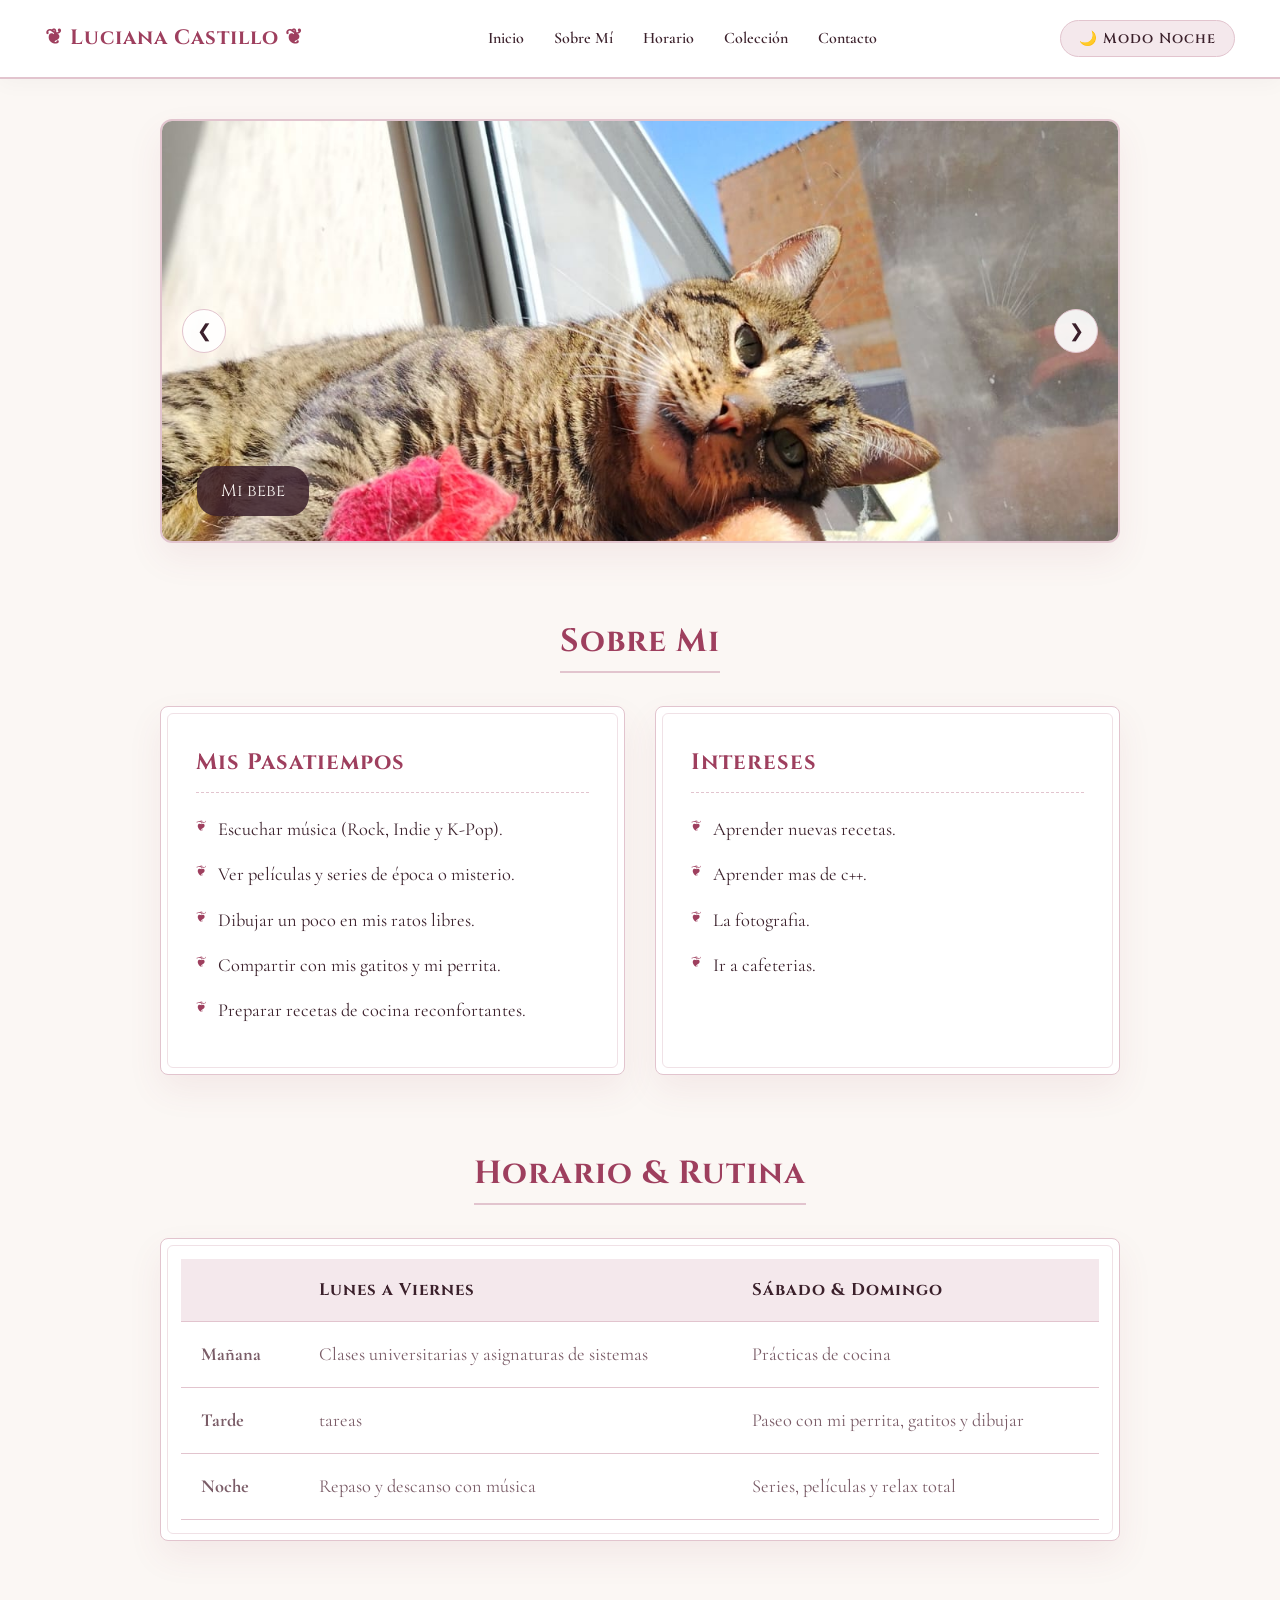
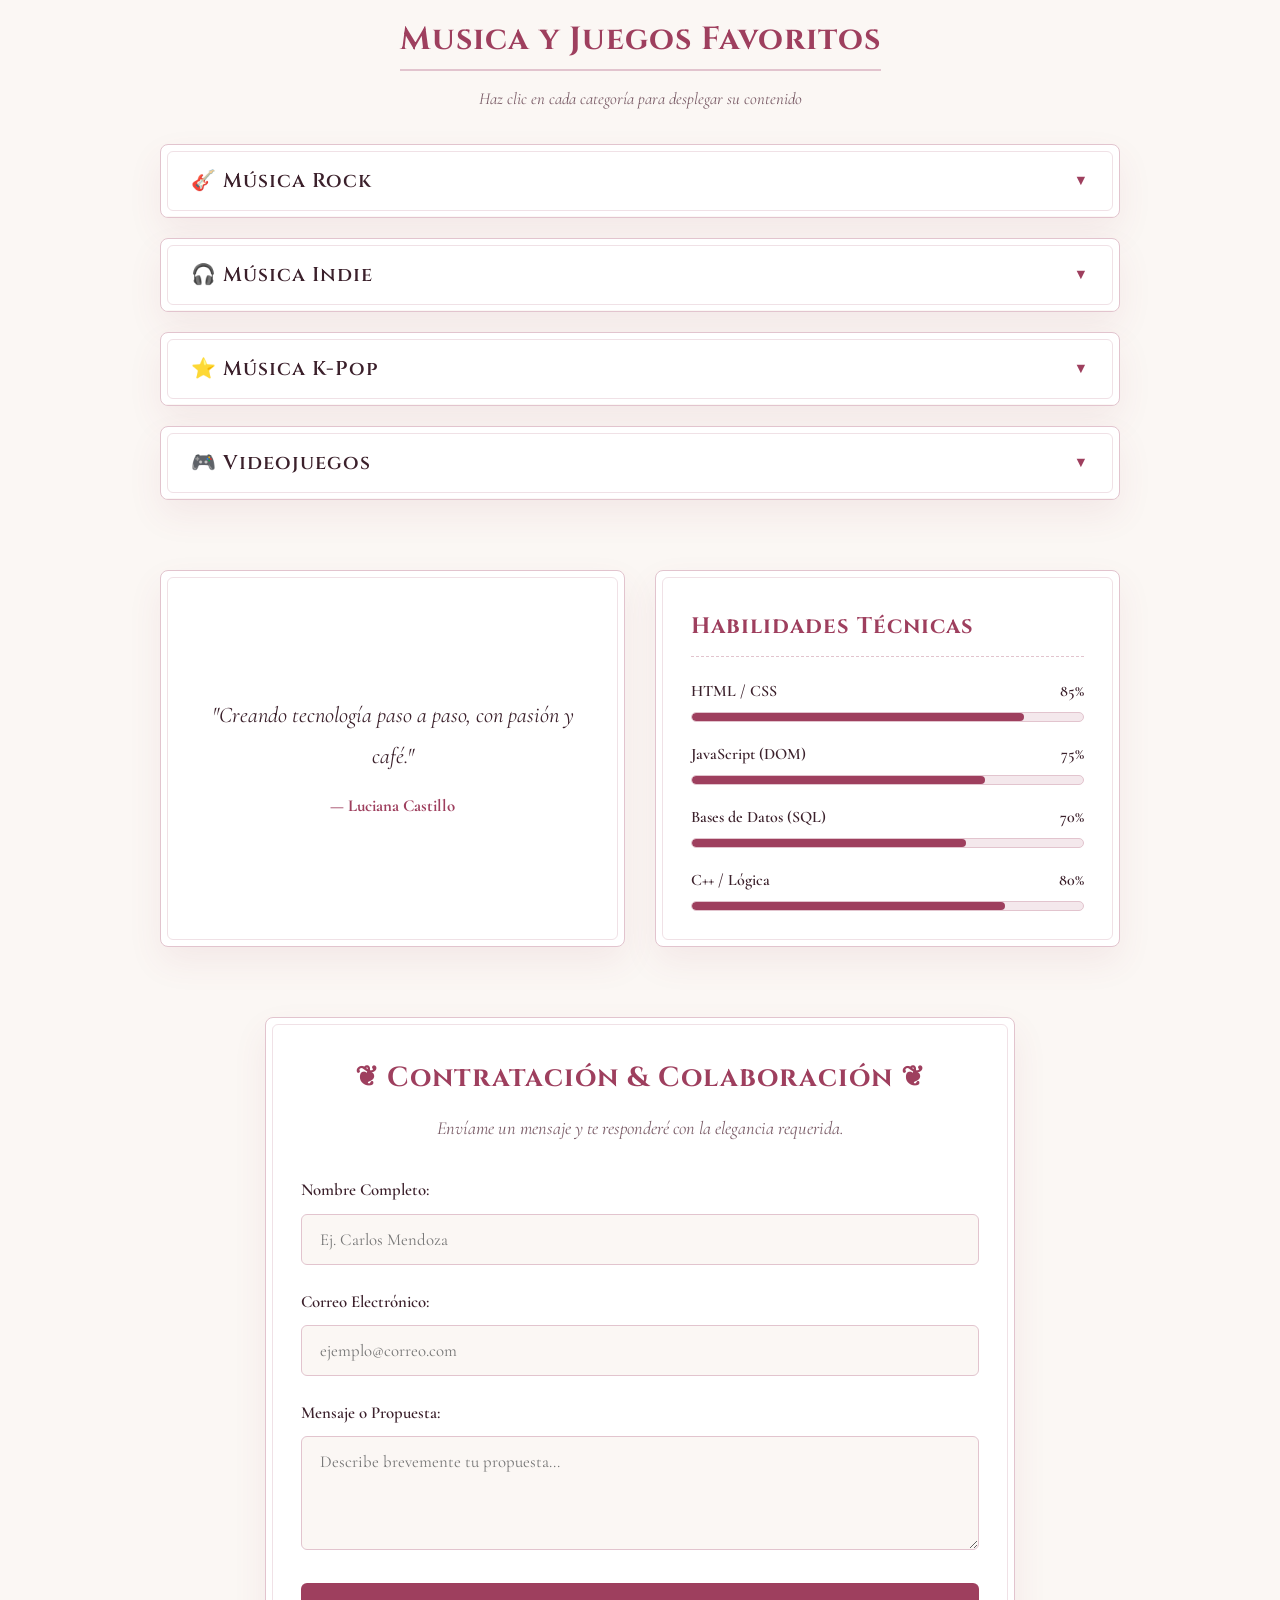
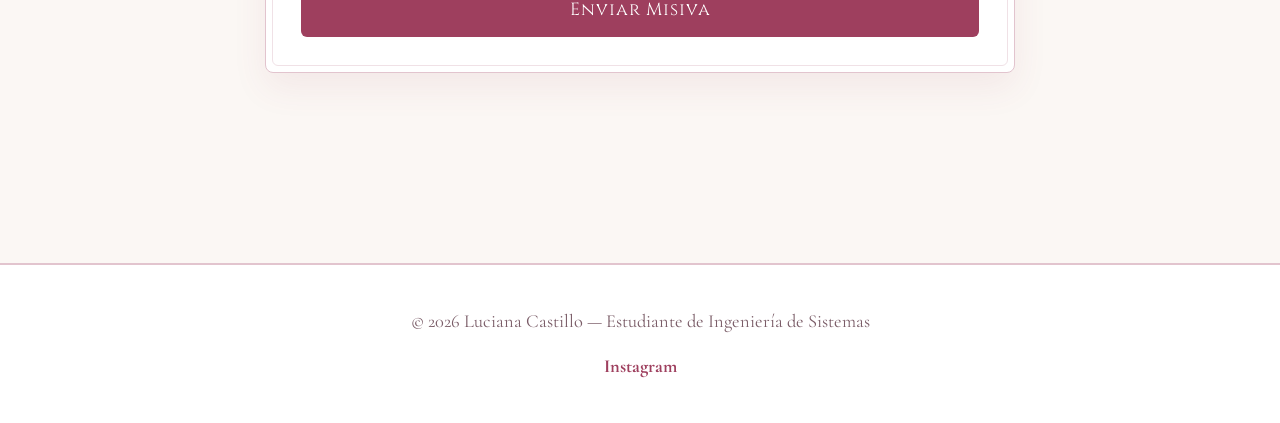
==== mi_perfil/index.html @ 2e9e1852 "Primer commit de mi portafolio neo-victoriano" ====
<!DOCTYPE html>
<html lang="es">
<head>
    <meta charset="UTF-8">
    <meta name="viewport" content="width=device-width, initial-scale=1.0">
    <title>Luciana Castillo | Perfil Victoriano</title>
    <!-- Tipografía Victoriana / Elegante desde Google Fonts (Cinzel y Cormorant Garamond) -->
    <link rel="preconnect" href="https://fonts.googleapis.com">
    <link rel="preconnect" href="https://fonts.gstatic.com" crossorigin>
    <link href="https://fonts.googleapis.com/css2?family=Cormorant+Garamond:ital,wght@0,400;0,600;0,700;1,400&family=Cinzel:wght@500;700&display=swap" rel="stylesheet">
    <!-- Vinculación del CSS -->
    <link rel="stylesheet" href="styles.css">
</head>
<body>

    <!-- NAVBAR VICTORIANO FLOTANTE -->
    <header class="navbar">
        <div class="brand">❦ Luciana Castillo ❦</div>
        
        <button id="burguerBtn" class="btn-burguer" aria-label="Abrir Menú">☰</button>
        
        <nav id="navMenu" class="nav-menu">
            <a href="#inicio">Inicio</a>
            <a href="#perfil">Sobre Mí</a>
            <a href="#horario">Horario</a>
            <a href="#favoritos">Colección</a>
            <a href="#contacto">Contacto</a>
        </nav>

        <button id="themeBtn" class="btn-theme">🌙 Modo Noche</button>
    </header>

    <main class="container">

        <!-- 1. CARRUSEL DE 3 FOTOS -->
        <section id="inicio" class="section carrusel-section">
            <div class="carrusel">
                <div class="slide active">
                    <img src="dominic Image 2026-11-03 at 9.18.02 PM.jpeg" alt="Sistemas">
                    <div class="slide-caption">Mi bebe </div>
                </div>
                <div class="slide">
                    <img src="WhatsApp Image 2026-11-03 at 9.18.01 PM.jpeg" alt="Arte y Estética">
                    <div class="slide-caption"> Yo </div>
                </div>
                <div class="slide">
                    <img src="WhatsApp Image 2026-11-03 at 9.18.02 PM.jpeg" alt="Innovación">
                    <div class="slide-caption"> Mi beba </div>
                </div>
                <button class="carrusel-btn prev" id="prevBtn">❮</button>
                <button class="carrusel-btn next" id="nextBtn">❯</button>
            </div>
        </section>

        <!-- 2. PASATIEMPOS E INTERESES (CUADROS SEPARADOS) -->
        <section id="perfil" class="section">
            <h2 class="section-title"><span> Sobre Mi </span></h2>
            <div class="grid-2">
                <div class="card frame-box">
                    <h3>Mis Pasatiempos</h3>
                    <ul class="custom-list">
                        <li>Escuchar música (Rock, Indie y K-Pop).</li>
                        <li>Ver películas y series de época o misterio.</li>
                        <li>Dibujar un poco en mis ratos libres.</li>
                        <li>Compartir con mis gatitos y mi perrita.</li>
                        <li>Preparar recetas de cocina reconfortantes.</li>
                    </ul>
                </div>
                <div class="card frame-box">
                    <h3>Intereses</h3>
                    <ul class="custom-list">
                        <li>Aprender nuevas recetas.</li>
                        <li>Aprender mas de c++.</li>
                        <li>La fotografia.</li>
                        <li>Ir a cafeterias.</li>
                    </ul>
                </div>
            </div>
        </section>

        <!-- 3. HORARIO DIARIO (ESTILO SHEETS EN CUADRO) -->
        <section id="horario" class="section">
            <h2 class="section-title"><span> Horario & Rutina </span></h2>
            <div class="frame-box table-responsive">
                <table class="sheets-table">
                    <thead>
                        <tr>
                            <th></th>
                            <th>Lunes a Viernes</th>
                            <th>Sábado & Domingo</th>
                        </tr>
                    </thead>
                    <tbody>
                        <tr>
                            <td><strong>Mañana</strong></td>
                            <td>Clases universitarias y asignaturas de sistemas</td>
                            <td>Prácticas de cocina</td>
                        </tr> 
                        <tr>
                            <td><strong>Tarde</strong></td>
                            <td> tareas</td>
                            <td>Paseo con mi perrita, gatitos y dibujar</td>
                        </tr>
                        <tr>
                            <td><strong>Noche</strong></td>
                            <td>Repaso y descanso con música</td>
                            <td>Series, películas y relax total</td>
                        </tr>
                    </tbody>
                </table>
            </div>
        </section>

        <!-- 4. COLECCIÓN DESPLEGABLE (MÚSICA Y JUEGOS EN CUADROS INDEPENDIENTES) -->
        <section id="favoritos" class="section">
            <h2 class="section-title"><span> Musica y Juegos Favoritos 

            </span></h2>
            <p class="section-subtitle">Haz clic en cada categoría para desplegar su contenido</p>

            <div class="accordion-container">
                
                <!-- Categoría 1: Rock -->
                <div class="accordion-item frame-box">
                    <button class="accordion-header" onclick="toggleAccordion(this)">
                        <span>🎸 Música Rock</span>
                        <span class="icon">▼</span>
                    </button>
                    <div class="accordion-content">
                        <div class="sub-item">
                            <h4>Bad Omens</h4>
                            <p>Canción predilecta: <em>Just Pretend</em></p>
                        </div>
                        <div class="sub-item">
                            <h4>Bring Me The Horizon</h4>
                            <p>Canción predilecta: <em>1x1</em></p>
                        </div>
                    </div>
                </div>

                <!-- Categoría 2: Indie -->
                <div class="accordion-item frame-box">
                    <button class="accordion-header" onclick="toggleAccordion(this)">
                        <span>🎧 Música Indie</span>
                        <span class="icon">▼</span>
                    </button>
                    <div class="accordion-content">
                        <div class="sub-item">
                            <h4>Zoé</h4>
                            <p>Canción predilecta: <em>Azul</em></p>
                        </div>
                        <div class="sub-item">
                            <h4>Siddhartha</h4>
                            <p>Canción predilecta: <em>Tarde</em></p>
                        </div>
                    </div>
                </div>

                <!-- Categoría 3: K-Pop -->
                <div class="accordion-item frame-box">
                    <button class="accordion-header" onclick="toggleAccordion(this)">
                        <span>⭐ Música K-Pop</span>
                        <span class="icon">▼</span>
                    </button>
                    <div class="accordion-content">
                        <div class="sub-item">
                            <h4>BTS</h4>
                            <p>Canción predilecta: <em>Love is Not Over</em></p>
                        </div>
                        <div class="sub-item">
                            <h4>GOT7</h4>
                            <p>Canción predilecta: <em>If You Do</em></p>
                        </div>
                    </div>
                </div>

                <!-- Categoría 4: Videojuegos (Con Tekken y Call of Duty añadidos) -->
                <div class="accordion-item frame-box">
                    <button class="accordion-header" onclick="toggleAccordion(this)">
                        <span>🎮 Videojuegos</span>
                        <span class="icon">▼</span>
                    </button>
                    <div class="accordion-content">
                        <div class="sub-item">
                            <h4>Left 4 Dead</h4>
                            <p>Acción y supervivencia en equipo.</p>
                        </div>
                        <div class="sub-item">
                            <h4>League of Legends (LoL)</h4>
                            <p>Estrategia y combate multijugador.</p>
                        </div>
                        <div class="sub-item">
                            <h4>Portal 1</h4>
                            <p>Puzles de lógica y física cuántica.</p>
                        </div>
                        <div class="sub-item">
                            <h4>Tekken</h4>
                            <p>Combate clásico de artes marciales.</p>
                        </div>
                        <div class="sub-item">
                            <h4>Call of Duty</h4>
                            <p>Acción táctica y disparos en primera persona.</p>
                        </div>
                    </div>
                </div>

            </div>
        </section>

        <!-- 5. FRASE Y HABILIDADES EN CUADROS SEPARADOS -->
        <section id="habilidades" class="section grid-2">
            <div class="card frame-box quote-box">
                <p class="quote-text">"Creando tecnología paso a paso, con pasión y café."</p>
                <span class="quote-author">— Luciana Castillo</span>
            </div>
            <div class="card frame-box">
                <h3>Habilidades Técnicas</h3>
                <div class="skill-bar">
                    <div class="skill-info"><span>HTML / CSS</span><span>85%</span></div>
                    <div class="progress"><div class="progress-fill" style="width: 85%;"></div></div>
                </div>
                <div class="skill-bar">
                    <div class="skill-info"><span>JavaScript (DOM)</span><span>75%</span></div>
                    <div class="progress"><div class="progress-fill" style="width: 75%;"></div></div>
                </div>
                <div class="skill-bar">
                    <div class="skill-info"><span>Bases de Datos (SQL)</span><span>70%</span></div>
                    <div class="progress"><div class="progress-fill" style="width: 70%;"></div></div>
                </div>
                <div class="skill-bar">
                    <div class="skill-info"><span>C++ / Lógica</span><span>80%</span></div>
                    <div class="progress"><div class="progress-fill" style="width: 80%;"></div></div>
                </div>
            </div>
        </section>

        <!-- 6. FORMULARIO DE CONTRATACIÓN (EN SU PROPIO CUADRO) -->
        <section id="contacto" class="section">
            <div class="form-container frame-box">
                <h2>❦ Contratación & Colaboración ❦</h2>
                <p>Envíame un mensaje y te responderé con la elegancia requerida.</p>
                
                <form id="hireForm">
                    <div class="form-group">
                        <label for="nombre">Nombre Completo:</label>
                        <input type="text" id="nombre" placeholder="Ej. Carlos Mendoza">
                    </div>

                    <div class="form-group">
                        <label for="correo">Correo Electrónico:</label>
                        <input type="email" id="correo" placeholder="ejemplo@correo.com">
                    </div>

                    <div class="form-group">
                        <label for="mensaje">Mensaje o Propuesta:</label>
                        <textarea id="mensaje" rows="4" placeholder="Describe brevemente tu propuesta..."></textarea>
                    </div>

                    <button type="submit" class="btn-submit">Enviar Misiva</button>
                </form>

                <div id="alertaBox"></div>
            </div>
        </section>

    </main>

    <!-- FOOTER -->
    <footer class="footer">
        <p>© 2026 Luciana Castillo — Estudiante de Ingeniería de Sistemas</p>
        <div class="social-links">
            <a href="https://instagram.com" target="_blank">Instagram</a>
        </div>
    </footer>

    <!-- Archivo JS -->
    <script src="script.js" defer></script>
</body>
</html>
---- mi_perfil/styles.css ----
/* ===================================================
   PALETA VICTORIANA FEMENINA (VINO TINTO, ROSA ANTIGUO, MARFIL Y BRONCE)
   =================================================== */
:root {
    --bg-main: #FBF7F4;          /* Marfil pergamino suave */
    --bg-card: #FFFFFF;          /* Fondo de cuadros puro */
    --bg-soft: #F4E8EC;          /* Rosa antiguo pastel */
    --text-color: #3B202B;       /* Vino tinto / café oscuro clásico */
    --text-muted: #7A5C67;      /* Malva envejecido */
    --accent-color: #9E3F5E;    /* Tinto borgoña elegante */
    --accent-hover: #7E2F48;    /* Borgoña profundo */
    --border-color: #E2C4CE;    /* Borde rosado vintage */
    --shadow: 0 15px 35px rgba(158, 63, 94, 0.08);
    --transition: all 0.4s ease;
}

/* MODO NOCHE VICTORIANO */
body.dark-mode {
    --bg-main: #180F13 !important;          /* Borgoña noche muy oscuro */
    --bg-card: #25161D !important;          /* Tarjetas vino oscuro */
    --bg-soft: #38212B !important;          /* Acento oscuro */
    --text-color: #F7EBEF !important;       /* Marfil claro */
    --text-muted: #D1B3BE !important;      /* Rosado tenue */
    --accent-color: #D47B9A !important;    /* Rosa viejo luminoso */
    --accent-hover: #E89AB4 !important;
    --border-color: #4A2E38 !important;    /* Borde oscuro */
    --shadow: 0 15px 35px rgba(0, 0, 0, 0.5) !important;
}

* {
    box-sizing: border-box;
    margin: 0;
    padding: 0;
}

body {
    font-family: 'Cormorant Garamond', serif;
    background-color: var(--bg-main);
    color: var(--text-color);
    font-size: 1.15rem;
    line-height: 1.8;
    transition: var(--transition);
}

/* Tipografía Victoriana para Títulos y Botones */
h1, h2, h3, h4, .brand, .btn-submit, .btn-theme, .sheets-table th, .accordion-header {
    font-family: 'Cinzel', serif;
    letter-spacing: 1px;
}

.container {
    max-width: 1000px;
    margin: 0 auto;
    padding: 40px 20px;
}

.section {
    margin-bottom: 70px;
}

/* Títulos con separación elegante */
.section-title {
    text-align: center;
    margin-bottom: 35px;
    color: var(--accent-color);
    font-size: 2rem;
}

.section-title span {
    border-bottom: 2px solid var(--border-color);
    padding-bottom: 8px;
}

.section-subtitle {
    text-align: center;
    color: var(--text-muted);
    font-style: italic;
    margin-top: -20px;
    margin-bottom: 30px;
    font-size: 1.05rem;
}

/* Marco o Cuadro con estilo Victoriano (Bordes dobles / finos) */
.frame-box {
    background-color: var(--bg-card);
    border: 1px solid var(--border-color);
    border-radius: 8px;
    padding: 35px;
    box-shadow: var(--shadow);
    position: relative;
    transition: var(--transition);
}

.frame-box::after {
    content: "";
    position: absolute;
    top: 6px; left: 6px; right: 6px; bottom: 6px;
    border: 1px solid var(--border-color);
    pointer-events: none;
    opacity: 0.5;
    border-radius: 6px;
}

.frame-box:hover {
    border-color: var(--accent-color);
    transform: translateY(-3px);
}

/* NAVBAR VICTORIANO */
.navbar {
    display: flex;
    justify-content: space-between;
    align-items: center;
    padding: 20px 45px;
    background-color: var(--bg-card);
    border-bottom: 2px solid var(--border-color);
    position: sticky;
    top: 0;
    z-index: 100;
    box-shadow: 0 5px 20px rgba(0,0,0,0.03);
}

.brand {
    font-size: 1.3rem;
    font-weight: 700;
    color: var(--accent-color);
}

.nav-menu {
    display: flex;
    gap: 30px;
}

.nav-menu a {
    color: var(--text-color);
    text-decoration: none;
    font-weight: 600;
    font-size: 1rem;
    transition: var(--transition);
}

.nav-menu a:hover {
    color: var(--accent-color);
}

.btn-burguer {
    display: none;
    background: transparent;
    border: none;
    font-size: 1.5rem;
    color: var(--text-color);
    cursor: pointer;
}

.btn-theme {
    padding: 8px 18px;
    background-color: var(--bg-soft);
    color: var(--text-color);
    border: 1px solid var(--border-color);
    border-radius: 20px;
    cursor: pointer;
    font-size: 0.9rem;
    font-weight: 600;
    transition: var(--transition);
}

.btn-theme:hover {
    background-color: var(--accent-color);
    color: white;
    border-color: var(--accent-color);
}

/* CARRUSEL DE FOTOS */
.carrusel-section {
    position: relative;
    overflow: hidden;
    border-radius: 12px;
    box-shadow: var(--shadow);
    border: 2px solid var(--border-color);
}

.carrusel {
    position: relative;
    height: 420px;
    width: 100%;
}

.slide {
    position: absolute;
    top: 0; left: 0;
    width: 100%; height: 100%;
    opacity: 0;
    transition: opacity 1s ease-in-out;
}

.slide.active { opacity: 1; }

.slide img {
    width: 100%; height: 100%;
    object-fit: cover;
}

.slide-caption {
    position: absolute;
    bottom: 25px; left: 35px;
    background: rgba(59, 32, 43, 0.85);
    color: #FBF7F4;
    padding: 10px 24px;
    border-radius: 20px;
    font-size: 1.05rem;
    font-family: 'Cinzel', serif;
}

.carrusel-btn {
    position: absolute;
    top: 50%; transform: translateY(-50%);
    background: rgba(255, 255, 255, 0.9);
    border: 1px solid var(--border-color);
    font-size: 1.1rem;
    width: 44px; height: 44px;
    cursor: pointer;
    border-radius: 50%;
    color: var(--text-color);
    display: flex; align-items: center; justify-content: center;
    transition: var(--transition);
}

.carrusel-btn:hover {
    background: var(--accent-color);
    color: white;
}

.prev { left: 20px; }
.next { right: 20px; }

/* GRID PARA SEPARAR CUADROS */
.grid-2 {
    display: grid;
    grid-template-columns: 1fr 1fr;
    gap: 30px;
}

.card h3 {
    font-size: 1.4rem;
    margin-bottom: 20px;
    color: var(--accent-color);
    border-bottom: 1px dashed var(--border-color);
    padding-bottom: 10px;
}

.custom-list {
    list-style: none;
}

.custom-list li {
    margin-bottom: 12px;
    position: relative;
    padding-left: 22px;
}

.custom-list li::before {
    content: "❦";
    color: var(--accent-color);
    position: absolute;
    left: 0;
    font-size: 0.9rem;
}

/* HORARIO SHEETS */
.table-responsive {
    overflow-x: auto;
    padding: 20px;
}

.sheets-table {
    width: 100%;
    border-collapse: collapse;
    text-align: left;
}

.sheets-table th, .sheets-table td {
    padding: 16px 20px;
    border-bottom: 1px solid var(--border-color);
}

.sheets-table th {
    background-color: var(--bg-soft);
    color: var(--text-color);
    font-size: 1.05rem;
}

.sheets-table td {
    color: var(--text-muted);
}

/* ===================================================
   ACORDEÓN / DESPLEGABLES PARA MÚSICA Y JUEGOS
   =================================================== */
.accordion-container {
    display: flex;
    flex-direction: column;
    gap: 20px;
}

.accordion-item {
    padding: 0 !important; /* Anula el padding general para controlar el header */
    overflow: hidden;
}

.accordion-header {
    width: 100%;
    padding: 22px 30px;
    background: transparent;
    border: none;
    display: flex;
    justify-content: space-between;
    align-items: center;
    font-size: 1.25rem;
    font-weight: 600;
    color: var(--text-color);
    cursor: pointer;
    transition: var(--transition);
}

.accordion-header:hover {
    background-color: var(--bg-soft);
    color: var(--accent-color);
}

.accordion-header .icon {
    transition: transform 0.3s ease;
    font-size: 0.9rem;
    color: var(--accent-color);
}

/* Contenido oculto por defecto */
.accordion-content {
    max-height: 0;
    overflow: hidden;
    transition: max-height 0.4s ease-out, padding 0.3s ease;
    padding: 0 30px;
    background-color: var(--bg-main);
    border-top: 1px solid transparent;
}

/* Clase activa cuando se despliega */
.accordion-item.active .accordion-content {
    max-height: 500px; /* Altura suficiente para mostrar las bandas/juegos */
    padding: 20px 30px 25px 30px;
    border-top: 1px solid var(--border-color);
}

.accordion-item.active .icon {
    transform: rotate(180deg);
}

.sub-item {
    margin-bottom: 15px;
    padding-bottom: 10px;
    border-bottom: 1px dashed var(--border-color);
}

.sub-item:last-child {
    margin-bottom: 0;
    padding-bottom: 0;
    border-bottom: none;
}

.sub-item h4 {
    font-size: 1.15rem;
    color: var(--accent-color);
    margin-bottom: 3px;
}

.sub-item p {
    font-size: 1rem;
    color: var(--text-muted);
}

/* FRASE Y HABILIDADES */
.quote-box {
    text-align: center;
    display: flex;
    flex-direction: column;
    justify-content: center;
}

.quote-text {
    font-size: 1.4rem;
    font-style: italic;
    color: var(--text-color);
}

.quote-author {
    margin-top: 15px;
    font-size: 1.05rem;
    color: var(--accent-color);
    font-weight: 700;
}

.skill-bar {
    margin-top: 18px;
}

.skill-info {
    display: flex;
    justify-content: space-between;
    font-size: 1rem;
    font-weight: 600;
    margin-bottom: 6px;
}

.progress {
    height: 10px;
    background-color: var(--bg-soft);
    border-radius: 5px;
    overflow: hidden;
    border: 1px solid var(--border-color);
}

.progress-fill {
    height: 100%;
    background-color: var(--accent-color);
    border-radius: 5px;
}

/* FORMULARIO DE CONTRATACIÓN */
.form-container {
    max-width: 750px;
    margin: 0 auto;
    text-align: center;
}

.form-container h2 {
    color: var(--accent-color);
    margin-bottom: 10px;
}

.form-container p {
    color: var(--text-muted);
    margin-bottom: 30px;
    font-style: italic;
}

.form-group {
    margin-bottom: 22px;
    text-align: left;
}

.form-group label {
    display: block;
    margin-bottom: 8px;
    font-weight: 600;
    font-size: 1.05rem;
}

.form-group input, .form-group textarea {
    width: 100%;
    padding: 14px 18px;
    border: 1px solid var(--border-color);
    border-radius: 6px;
    background-color: var(--bg-main);
    color: var(--text-color);
    font-family: inherit;
    font-size: 1.05rem;
    outline: none;
    transition: var(--transition);
}

.form-group input:focus, .form-group textarea:focus {
    border-color: var(--accent-color);
    box-shadow: 0 0 0 3px rgba(158, 63, 94, 0.15);
}

.btn-submit {
    width: 100%;
    padding: 15px;
    background-color: var(--accent-color);
    color: white;
    border: none;
    border-radius: 6px;
    font-size: 1.1rem;
    cursor: pointer;
    transition: var(--transition);
}

.btn-submit:hover {
    background-color: var(--accent-hover);
}

.msg-error {
    color: #991b1b;
    background-color: #fee2e2;
    padding: 12px;
    border-radius: 6px;
    margin-top: 20px;
    font-weight: 600;
}

.msg-exito {
    color: #166534;
    background-color: #dcfce7;
    padding: 12px;
    border-radius: 6px;
    margin-top: 20px;
    font-weight: 600;
}

/* FOOTER */
.footer {
    text-align: center;
    padding: 40px;
    background-color: var(--bg-card);
    border-top: 2px solid var(--border-color);
    margin-top: 80px;
    color: var(--text-muted);
}

.social-links {
    margin-top: 12px;
}

.social-links a {
    color: var(--accent-color);
    margin: 0 15px;
    text-decoration: none;
    font-weight: 700;
    transition: var(--transition);
}

.social-links a:hover {
    opacity: 0.7;
}

/* RESPONSIVE DESIGN */
@media (max-width: 768px) {
    .grid-2 {
        grid-template-columns: 1fr;
    }
    
    .btn-burguer {
        display: block;
    }

    .nav-menu {
        display: none;
        flex-direction: column;
        position: absolute;
        top: 100%; left: 0;
        width: 100%;
        background-color: var(--bg-card);
        padding: 25px;
        border-bottom: 2px solid var(--border-color);
        box-shadow: 0 15px 30px rgba(0,0,0,0.1);
    }

    .nav-menu.show {
        display: flex;
    }
}
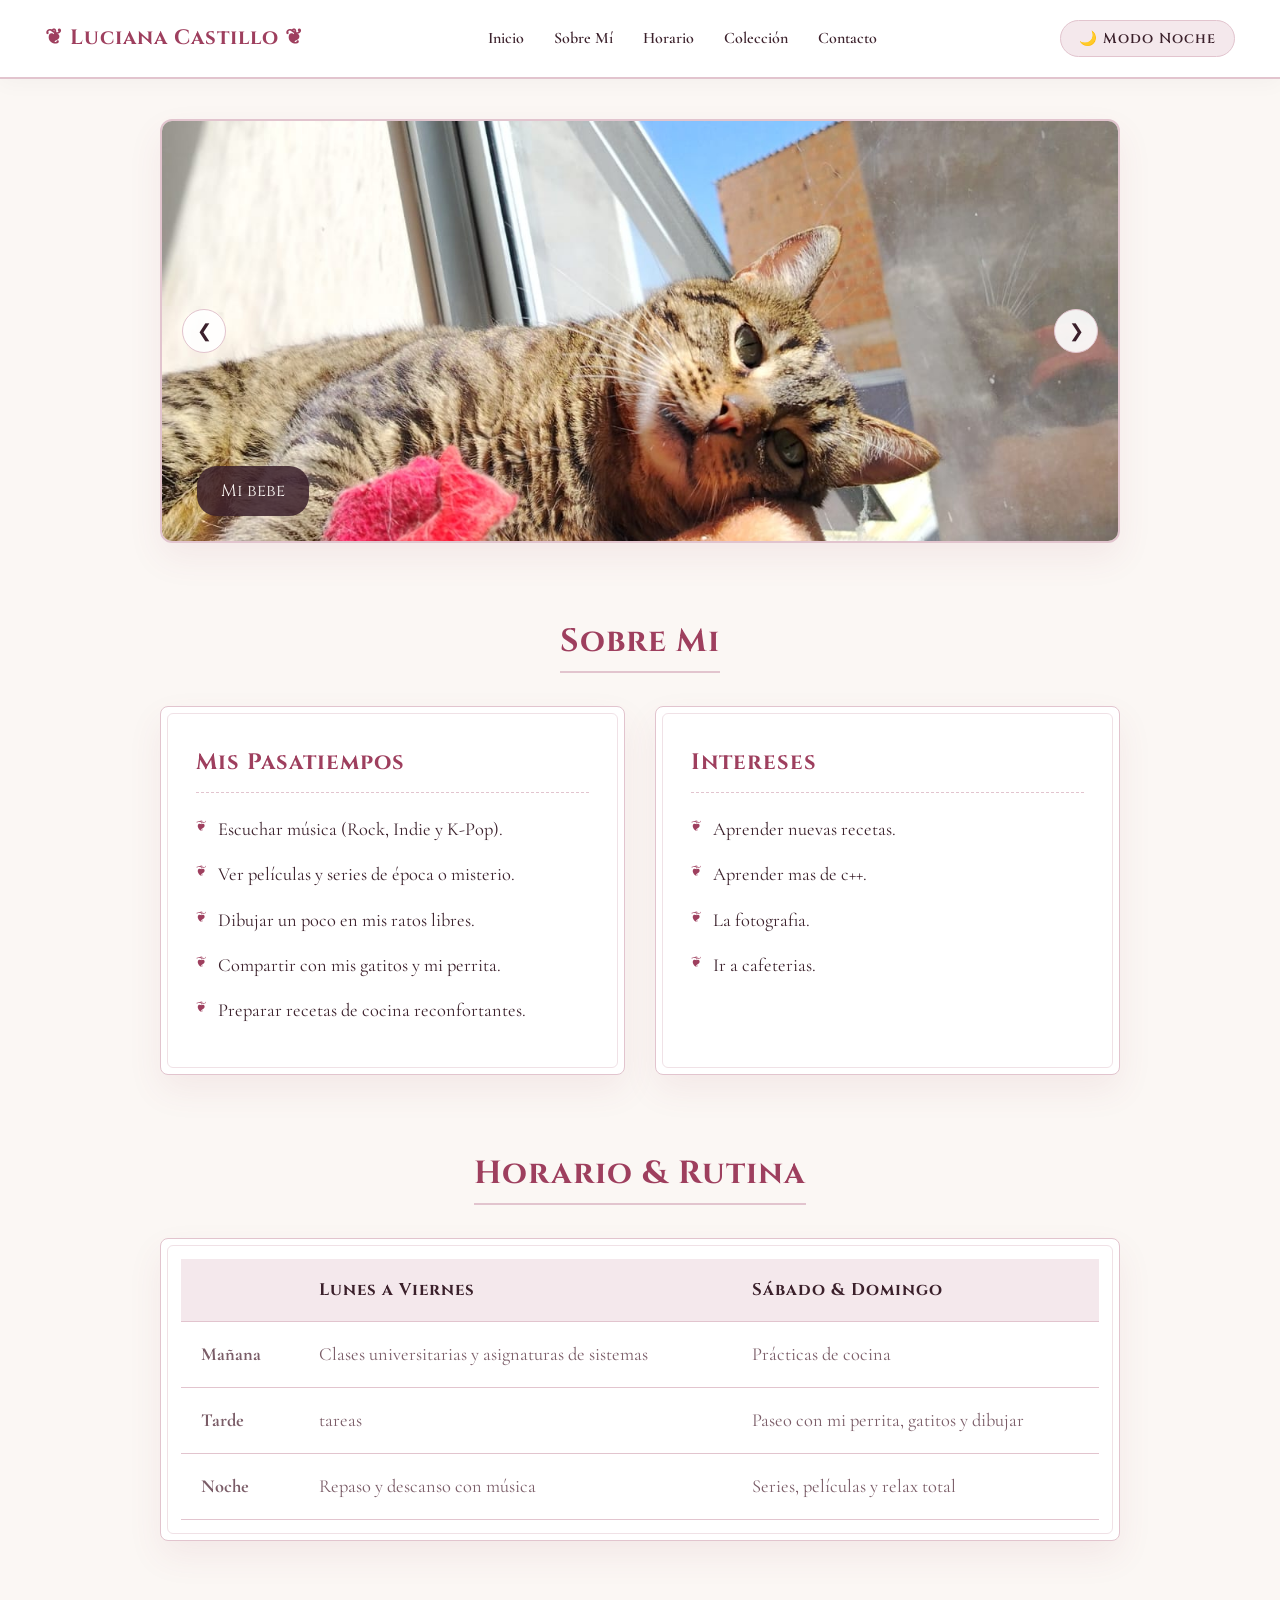
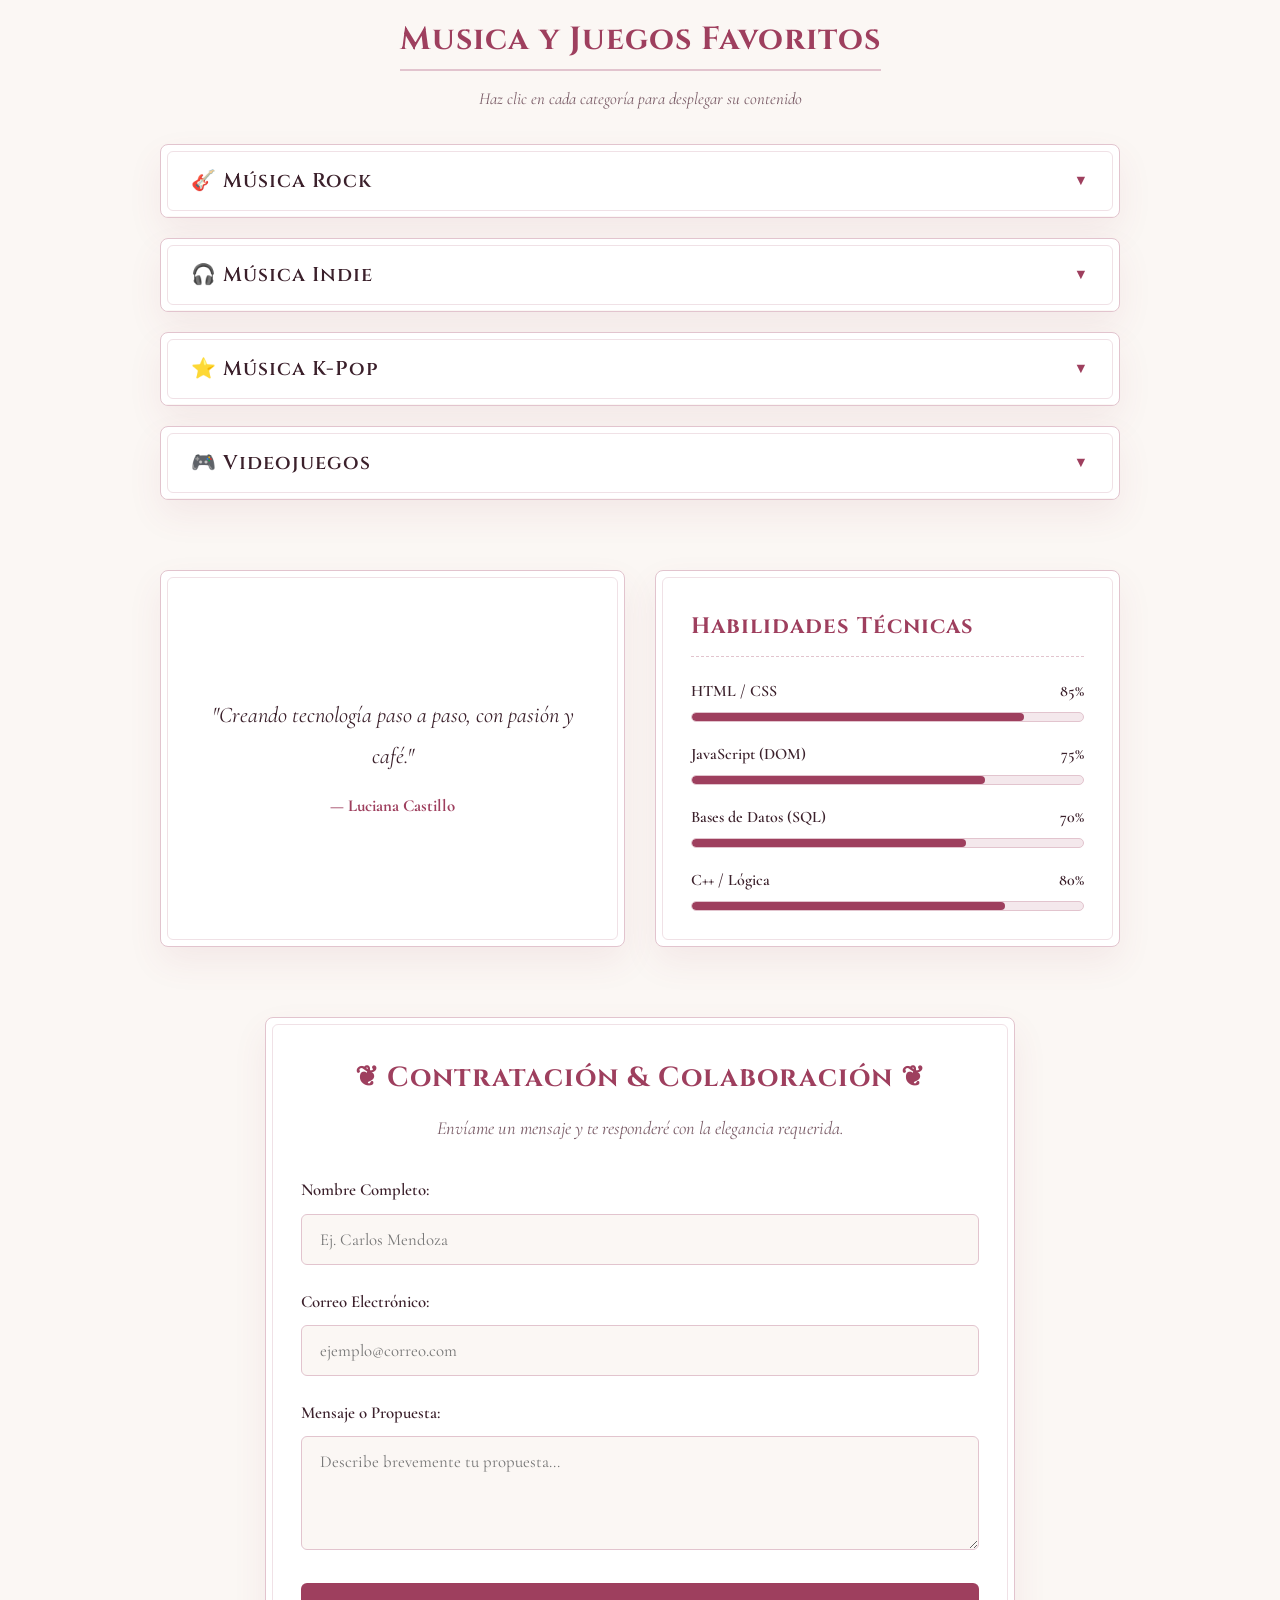
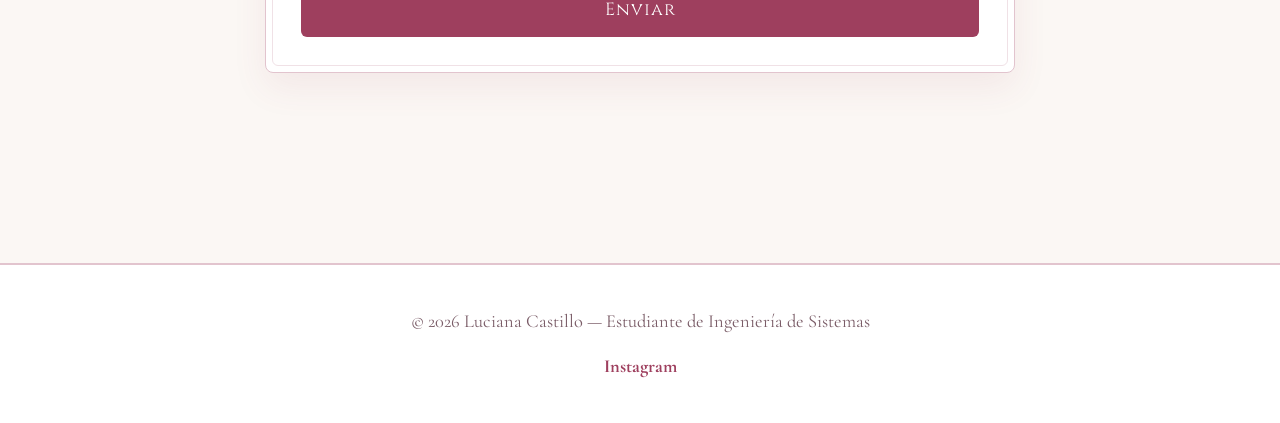
==== commit 08b29f1b: "Primera versión de mi página" ====
--- a/mi_perfil/index.html
+++ b/mi_perfil/index.html
@@ -256,7 +256,7 @@
                         <textarea id="mensaje" rows="4" placeholder="Describe brevemente tu propuesta..."></textarea>
                     </div>
 
-                    <button type="submit" class="btn-submit">Enviar Misiva</button>
+                    <button type="submit" class="btn-submit">Enviar</button>
                 </form>
 
                 <div id="alertaBox"></div>
